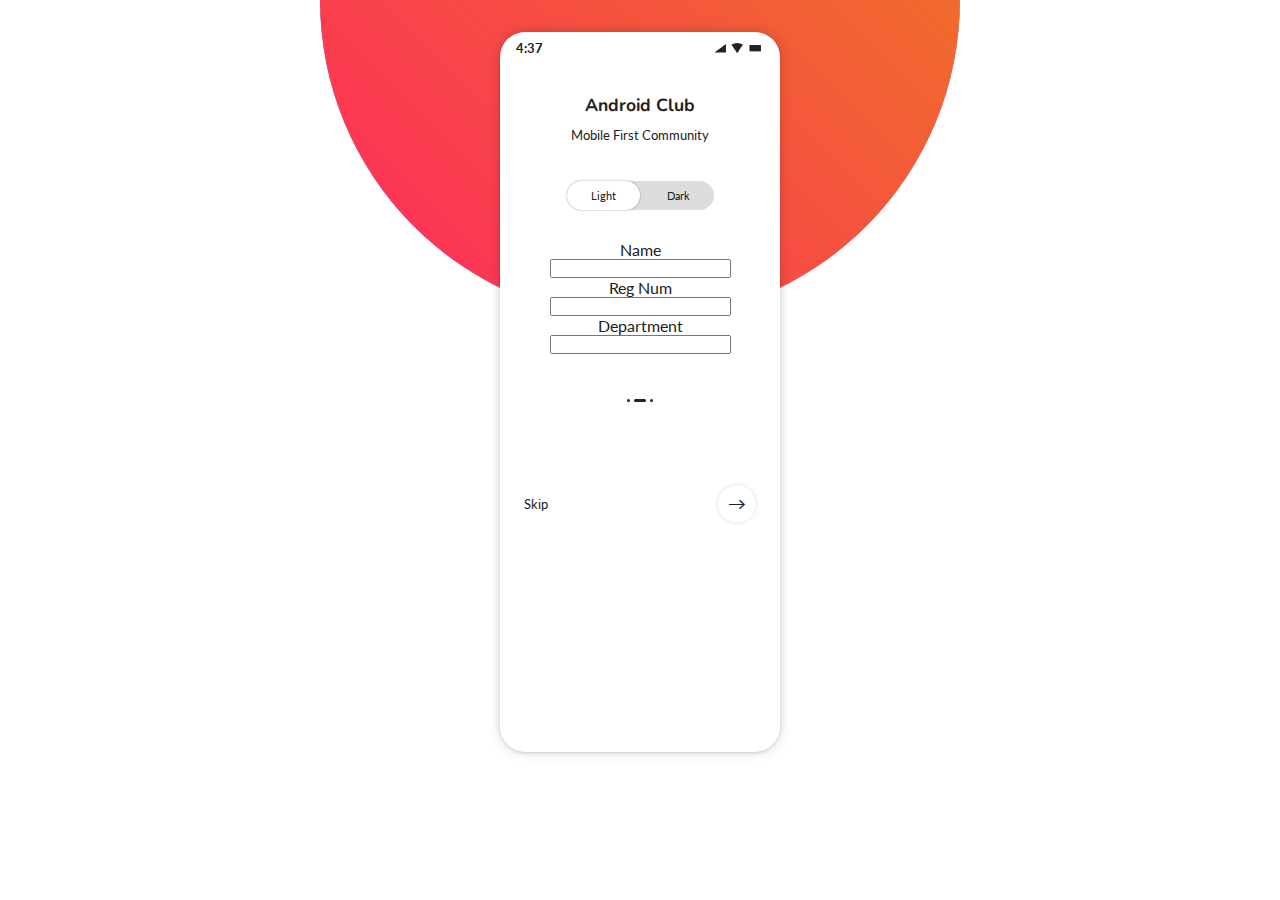
==== index.html @ fa04b55f "inital commit" ====
<!DOCTYPE html>
<html lang="en">
  <head>
    <meta charset="UTF-8" />
    <meta http-equiv="X-UA-Compatible" content="IE=edge" />
    <meta name="viewport" content="width=device-width, initial-scale=1.0" />
    <title>Document</title>
    <link href="index.css" rel="stylesheet"/>
  </head>
  <body>
    <div class="root">
      <!-- icons used in the navigation bar of the phone -->
      <svg style="display: none" viewBox="0 0 100 100" width="50" height="50">
        <!-- perpendicular triangle for the signal icon -->
        <symbol id="signal" viewBox="0 0 100 100">
          <path d="M 10 80 h 80 v -60 z" fill="currentColor"></path>
        </symbol>

        <!-- triangle with a rounded side for the internet icon -->
        <symbol id="wifi" viewBox="0 0 100 100">
          <path
            d="M 50 85 l -40 -60 a 80 80 0 0 1 80 0 z"
            fill="currentColor"
          ></path>
        </symbol>

        <!-- rectangle for the battery icon -->
        <symbol id="battery" viewBox="0 0 100 100">
          <rect x="10" y="28" width="80" height="44" fill="currentColor"></rect>
        </symbol>
      </svg>

      <div class="phone">
        <!-- in the nav show the current time before the three icons created earlier in the svg block -->
        <nav class="phone--nav">
          <span>9:42</span>
          <!-- ! update through the script with the current number of hours:minutes -->
          <svg width="20" height="20">
            <use href="#signal"></use>
          </svg>
          <svg width="20" height="20">
            <use href="#wifi"></use>
          </svg>
          <svg width="20" height="20">
            <use href="#battery"></use>
          </svg>
        </nav>

        <div class="phone--brief">
          <h3>Android Club</h3>
          <p>Mobile First Community</p>
        </div>

        <!-- describe the toggle with a checkbox and a span displaying the actual values -->
        <form class="phone--toggle">
          <input type="checkbox" name="checkbox" id="checkbox"/>
          <label for="checkbox" id="mode-switch" >Light Dark</label>

          <span for="name">Name</span>
          <input type="text" name="name" />

          <span for="text">Reg Num</span>
          <input type="text" name="reg" id="reg" />
          
          <span for="department">Department</span>
          <input type="text" name="department" id="department" />
        </form>

        <!-- describe the hypothetical pagination through three buttons -->
        <div class="phone--pagination">
          <button></button>
          <button></button>
          <button></button>
        </div>

        <!-- complete the UI with buttons allowing to continue in the hypothetical setup process -->
        <div class="phone--footer">
          <button>Skip</button>
          <button>→</button>
        </div>
      </div>
    </div>

    <script src="anime.min.js"></script>
    <script src="script.js"></script>
  </body>
</html>
---- index.css ----
@import url("https://fonts.googleapis.com/css?family=Lato|Nunito:700&display=swap");

* {
  box-sizing: border-box;
  padding: 0;
  margin: 0;
}

.root {
    width: 100%;
    height: 100%;
}

body {
  /* describe custom properties, updated in the script to match the light / dark theme */
  --background: #fff;
  --color: #222;
  /* shadow applied on one of the pseudo element to remark the state of the checkbox */
  --shadow: #ddd;

  /* include two overlapping circle with the gradient matching the svg displayed in the UI
  two circles to hide/show the top one when the theme is toggled
  */
  background: url('data:image/svg+xml;utf8,<svg xmlns="http://www.w3.org/2000/svg" viewBox="0 0 100 100"><linearGradient id="gradient" x1="0" y1="1" x2="1" y2="0"><stop offset="0" stop-color="%23FF295E"></stop><stop offset="1" stop-color="%23EB811C"></stop></linearGradient><circle cx="50" cy="0" r="50" fill="url(%23gradient)"></circle></svg>'),
    url('data:image/svg+xml;utf8,<svg xmlns="http://www.w3.org/2000/svg" viewBox="0 0 100 100"><linearGradient id="gradient" x1="0" y1="1" x2="1" y2="0"><stop offset="0" stop-color="%23826AFF"></stop><stop offset="1" stop-color="%2395C5EF"></stop></linearGradient><circle cx="50" cy="0" r="50" fill="url(%23gradient)"></circle></svg>'),
    var(--background);
  background-position-x: 50%;
  background-position-y: 0%;
  background-size: 50%;
  background-repeat: no-repeat;
  color: var(--color);
  font-family: "Lato", sans-serif;
  /* include a transition for the color and background-color exclusively */
  transition-property: color, background-color;
  transition-duration: 0.5s;
  transition-timing-function: ease-out;
}

/* for the phone UI specify a tall, thin, rounded rectangle */
div.phone {
  max-width: 280px;
  margin: 2rem auto;
  border-radius: 25px;
  background: var(--background);
  box-shadow: 0 0 15px -5px hsla(0, 0%, 0%, 0.4),
    0 1px 5px -4px hsla(0, 0%, 0%, 1);
  /* display the content in a centered row */
  display: flex;
  flex-direction: column;
  align-items: center;
  min-height: 80vh;
}
/* have the navigation stretch horizontally */
.phone--nav {
  align-self: stretch;
  /* display the content in a vertically aligned row */
  display: flex;
  align-items: center;
  padding: 0.5rem 1rem;
  margin-bottom: 1.5rem;
}

.phone--nav span {
  flex-grow: 1;
  font-weight: bold;
  font-size: 0.8rem;
}
/* resize the icons to a smaller measure */
.phone--nav svg {
  margin: 0 0.1rem;
  width: 0.9rem;
  height: 0.9rem;
}

.phone--theme {
  margin: 2rem 0;
  align-self: center;
}

.phone--brief {
  text-align: center;
  line-height: 2;
}
.phone--brief h3 {
  font-family: "Nunito", sans-serif;
  font-size: 1.1rem;
}
.phone--brief p {
  font-size: 0.8rem;
}

/* increase the white space around the form */
.phone--toggle {
  margin: 2rem 0;

  display: flex;
  flex-direction: column;
  justify-content: center;
  align-items: center;
}
/* visually conceal the checkbox */
.phone--toggle input[type="checkbox"] {
  /* display: none; */
  opacity: 0;
  width: 0;
  height: 0;
}
/* expand the label to show the options as if two side of a toggle */
.phone--toggle label {
  word-spacing: 3rem;
  font-size: 0.7rem;
  padding: 0.5rem 1.5rem;
  border-radius: 30px;
  /* z-index to show the label atop the pseudo elements */
  z-index: 5;
  /* position relative to position the pseudo elements */
  position: relative;

  
}
/* include the :before pseudo element as the label's background */
.phone--toggle label:before {
  content: "";
  position: absolute;
  top: 0;
  left: 0;
  width: 100%;
  height: 100%;
  background: var(--shadow);
  border-radius: inherit;
  z-index: -5;
}
/* include the :after pseudo element as the smaller rectangle highlighting the current selection */
.phone--toggle label:after {
  content: "";
  position: absolute;
  top: 0;
  left: 0;
  width: 50%;
  height: 100%;
  background: var(--background);
  border-radius: inherit;
  box-shadow: 0 0 2px hsla(0, 0%, 0%, 0.4);
  z-index: -5;
  /* transition for the transform property
  */
  transition: transform 0.25s ease-out;
}

#mode-switch {
    margin-bottom: 30px;
}
/* translate the element to the right when an arbitrary class is applied on the form */
.phone--toggle.checked label:after {
  transform: translate(100%, 0);
}
/* when the input is focused add a shadow to the sibling label */
.phone--toggle input:focus + label {
  box-shadow: 0 0 4px hsla(0, 0%, 0%, 0.4);
}

/* describe the pagination with rounded buttons positioned side by side */
.phone--pagination {
  margin-bottom: 3.5rem;
}
.phone--pagination button {
  background: var(--color);
  border-radius: 50%;
  width: 3px;
  height: 3px;
  border: none;
}
.phone--pagination button:nth-of-type(2) {
  width: 12px;
  border-radius: 20px;
}

/* position the elements of the footer at either side of the phone */
.phone--footer {
  padding: 1.5rem;
  display: flex;
  justify-content: space-between;
  align-items: center;
  align-self: stretch;
}

.phone--footer button {
  font-family: inherit;
  color: inherit;
  background: none;
  border: none;
}
.phone--footer button:nth-of-type(2) {
  width: 38px;
  height: 38px;
  font-size: 1.1rem;
  border-radius: 50%;
  box-shadow: 0 0 5px -2px hsla(0, 0%, 0%, 0.4);
}
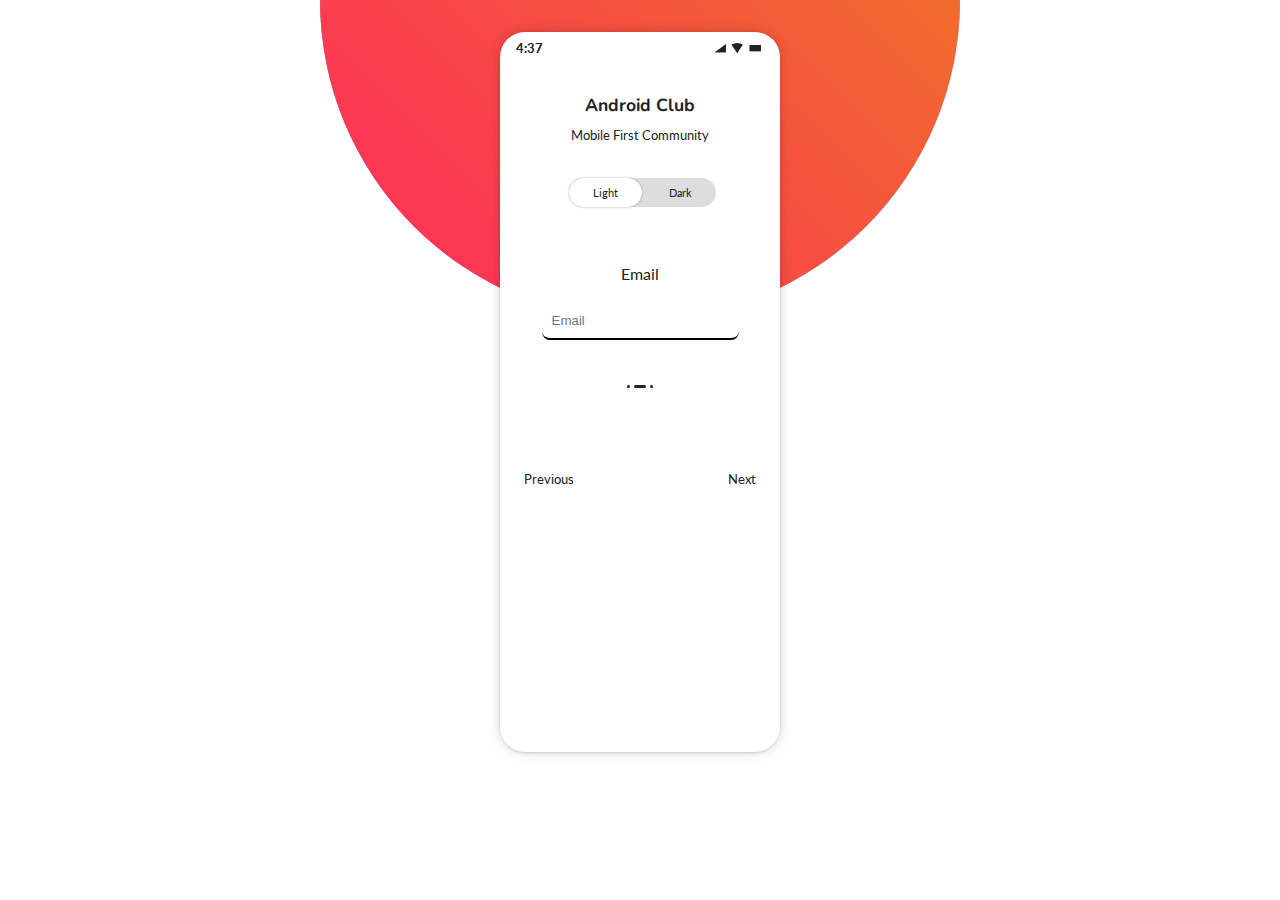
==== commit 497cc22c: "better inputs and next & prev btn" ====
--- a/index.html
+++ b/index.html
@@ -55,16 +55,44 @@
         <form class="phone--toggle">
           <input type="checkbox" name="checkbox" id="checkbox"/>
           <label for="checkbox" id="mode-switch" >Light Dark</label>
+        </form>
+        
+        <div class="ac--form">
+          <span for="name" name="email">Email</span>
+          <input type="text" name="email" placeholder="Email"/>
 
-          <span for="name">Name</span>
-          <input type="text" name="name" />
+          <span for="name" name="name">Name</span>
+          <input type="text" name="name" placeholder="First and Last name" />
 
-          <span for="text">Reg Num</span>
-          <input type="text" name="reg" id="reg" />
+          <span for="name" name="phone">Phone No.</span>
+          <input type="text" name="phone" placeholder="Phone"/>
+
+          <span for="reg" name="reg">Registration No.</span>
+          <input type="text" name="reg" placeholder="Registration No."/>
           
-          <span for="department">Department</span>
-          <input type="text" name="department" id="department" />
-        </form>
+          <span for="year" name="year">Year</span>
+          <input type="text" name="year" placeholder="year"/>
+        
+          <span for="branch" name="branch">Banch</span>
+          <input type="text" name="branch" placeholder="Branch"/>
+
+          <span for="department" name="department">Which Department are you intrested in?</span>
+          <input type="text" name="department" placeholder="Department"/>
+
+          <span for="texperience" name="texperience">Technical Experience</span>
+          <input type="text" name="texperience" placeholder="Experience"/>
+
+          <span for="department" name="linkedin">Linkedin</span>
+          <input type="text" name="linkedin" placeholder="Linkedin"/>
+
+          <span for="github" name="github">Github</span>
+          <input type="text" name="github" placeholder="Github"/>
+
+          <span for="why" name="why">Why do you want to join Android Club?</span>
+          <input type="text" name="why" placeholder="Plans"/>
+          
+          <input type="button" name="submit" value="Submit"/>
+        </div>
 
         <!-- describe the hypothetical pagination through three buttons -->
         <div class="phone--pagination">
@@ -75,8 +103,8 @@
 
         <!-- complete the UI with buttons allowing to continue in the hypothetical setup process -->
         <div class="phone--footer">
-          <button>Skip</button>
-          <button>→</button>
+          <button class="btn--prev" onclick="btn_prev()">Previous</button>
+          <button class="btn--next" onclick="btn_next()">Next</button>
         </div>
       </div>
     </div>
--- a/index.css
+++ b/index.css
@@ -90,14 +90,42 @@
 }
 
 /* increase the white space around the form */
+
 .phone--toggle {
   margin: 2rem 0;
-
+}
+
+.ac--form {
+  margin: 2rem 0;
   display: flex;
   flex-direction: column;
   justify-content: center;
   align-items: center;
 }
+
+.ac--form > * {
+  display: none;
+}
+
+.ac--form > *[name='email'] {
+  display: block;
+}
+
+.ac--form > span {
+  margin-bottom: 20px;
+  max-width: 80%;
+  text-align: center;
+}
+
+.ac--form > input {
+  padding: 10px;
+  border-radius: 8px;
+  outline: none;
+  border: none;
+  border-bottom: solid 2px #000;
+}
+
+
 /* visually conceal the checkbox */
 .phone--toggle input[type="checkbox"] {
   /* display: none; */
@@ -190,10 +218,4 @@
   background: none;
   border: none;
 }
-.phone--footer button:nth-of-type(2) {
-  width: 38px;
-  height: 38px;
-  font-size: 1.1rem;
-  border-radius: 50%;
-  box-shadow: 0 0 5px -2px hsla(0, 0%, 0%, 0.4);
-}
+
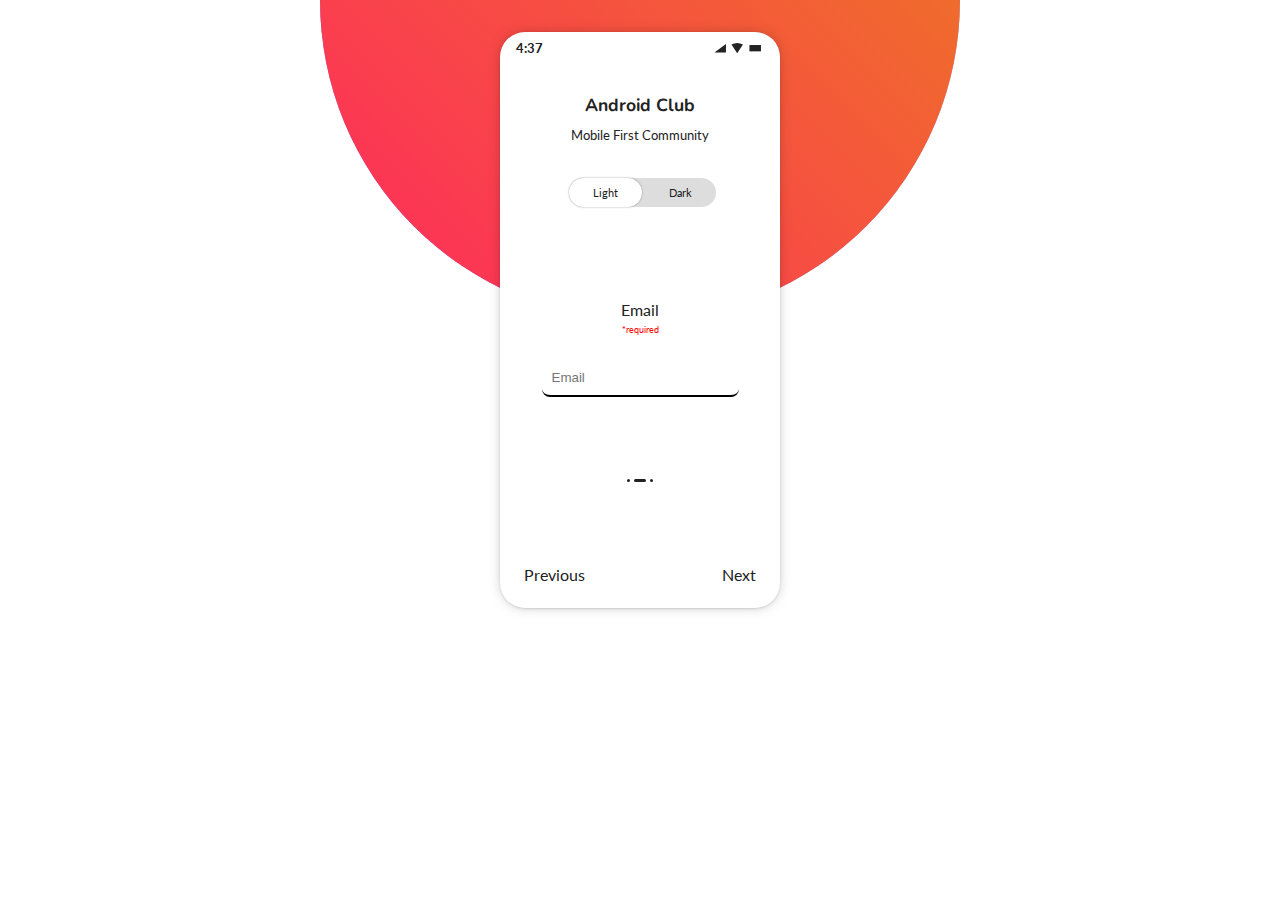
==== commit 23eadc2c: "added: spredsheet pipeline, input css" ====
--- a/index.html
+++ b/index.html
@@ -59,28 +59,45 @@
         
         <div class="ac--form">
           <span for="name" name="email">Email</span>
+          <span for="name" name="email" class="required">*required</span>
           <input type="text" name="email" placeholder="Email"/>
 
           <span for="name" name="name">Name</span>
+          <span for="name" name="name" class="required">*required</span>
           <input type="text" name="name" placeholder="First and Last name" />
 
           <span for="name" name="phone">Phone No.</span>
+          <span for="name" name="phone" class="required">*required</span>
           <input type="text" name="phone" placeholder="Phone"/>
 
           <span for="reg" name="reg">Registration No.</span>
+          <span for="reg" name="reg" class="required">*required</span>
           <input type="text" name="reg" placeholder="Registration No."/>
           
           <span for="year" name="year">Year</span>
+          <span for="year" name="year" class="required">*required</span>
           <input type="text" name="year" placeholder="year"/>
         
           <span for="branch" name="branch">Banch</span>
+          <span for="branch" name="branch" class="required">*required</span>
           <input type="text" name="branch" placeholder="Branch"/>
 
           <span for="department" name="department">Which Department are you intrested in?</span>
-          <input type="text" name="department" placeholder="Department"/>
+          <span for="department" name="department" class="required">*required</span>
+          <select name="department" id="department" value="Technical">
+            <option value="technical">Technical</option>
+            <option value="creative">Creative</option>
+            <option value="content">Content</option>
+            <option value="operations">Operations</option>
+          </select>
 
           <span for="texperience" name="texperience">Technical Experience</span>
-          <input type="text" name="texperience" placeholder="Experience"/>
+          <select name="techExperience" id="texperience" value="react-naitve">
+            <option value="react-naitve">React Naitve</option>
+            <option value="flutter">Flutter</option>
+            <option value="kotlin">Kotlin</option>
+            <option value="other">Other</option>
+          </select>
 
           <span for="department" name="linkedin">Linkedin</span>
           <input type="text" name="linkedin" placeholder="Linkedin"/>
@@ -89,9 +106,10 @@
           <input type="text" name="github" placeholder="Github"/>
 
           <span for="why" name="why">Why do you want to join Android Club?</span>
-          <input type="text" name="why" placeholder="Plans"/>
+          <span for="why" name="why" class="required">*required</span>
+          <textarea type="text" name="whyAC" placeholder="Plans"></textarea>
           
-          <input type="button" name="submit" value="Submit"/>
+          <button type="button" name="submit" onclick="onSubmit()">Submit</button>
         </div>
 
         <!-- describe the hypothetical pagination through three buttons -->
@@ -103,8 +121,8 @@
 
         <!-- complete the UI with buttons allowing to continue in the hypothetical setup process -->
         <div class="phone--footer">
-          <button class="btn--prev" onclick="btn_prev()">Previous</button>
-          <button class="btn--next" onclick="btn_next()">Next</button>
+          <div class="btn--prev" onclick="btn_prev()">Previous</div>
+          <div class="btn--next" onclick="btn_next()">Next</div>
         </div>
       </div>
     </div>
--- a/index.css
+++ b/index.css
@@ -48,7 +48,7 @@
   display: flex;
   flex-direction: column;
   align-items: center;
-  min-height: 80vh;
+  height: 576px;
 }
 /* have the navigation stretch horizontally */
 .phone--nav {
@@ -101,6 +101,8 @@
   flex-direction: column;
   justify-content: center;
   align-items: center;
+  box-sizing: border-box;
+  height: 300px;
 }
 
 .ac--form > * {
@@ -112,19 +114,49 @@
 }
 
 .ac--form > span {
-  margin-bottom: 20px;
   max-width: 80%;
+  margin-bottom: 5px;
   text-align: center;
 }
 
-.ac--form > input {
+.ac--form .required {
+  color: red;
+  font-size: 9px;
+}
+
+.ac--form > input,select,textarea {
+  margin-top: 20px;
   padding: 10px;
   border-radius: 8px;
   outline: none;
   border: none;
   border-bottom: solid 2px #000;
-}
-
+  background-color: #fff;
+}
+
+.ac--form > textarea {
+  height: 80px;
+} 
+
+.ac--form > button[name='submit'] {
+  position: relative;
+  padding: 15px 30px;
+  outline: none;
+  border: 2px solid #000;
+  border-radius: 8px;
+  color: green;
+  background: var(--background);
+  box-shadow: 0 0 15px -5px hsla(0, 0%, 0%, 0.4),
+  0 1px 5px -4px hsla(0, 0%, 0%, 1);
+}
+
+.ac--form > button[name='submit']:hover::after {
+  content: "Thank You!";
+  position: absolute;
+  top: 100px;
+  left: 50%;
+  margin-left: -31%;
+}
 
 /* visually conceal the checkbox */
 .phone--toggle input[type="checkbox"] {
@@ -207,12 +239,14 @@
 .phone--footer {
   padding: 1.5rem;
   display: flex;
+  width: 100%;
   justify-content: space-between;
   align-items: center;
-  align-self: stretch;
-}
-
-.phone--footer button {
+  justify-self: flex-end;
+  cursor: pointer;
+}
+
+.phone--footer div {
   font-family: inherit;
   color: inherit;
   background: none;
